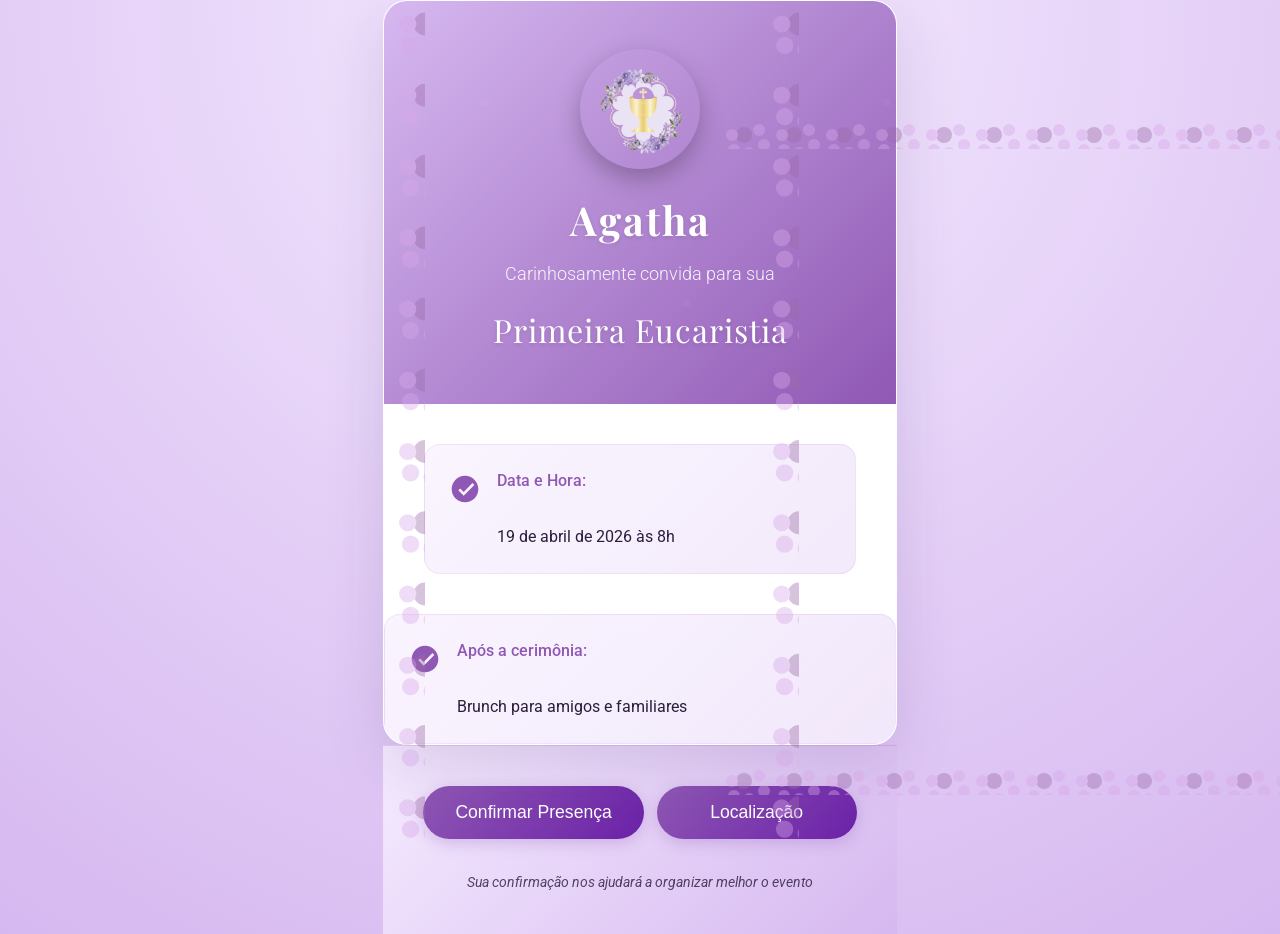
==== convite.html @ 636401a0 "att" ====
<!DOCTYPE html>
<html lang="pt-BR">
<head>
  <meta charset="UTF-8">
  <meta name="viewport" content="width=device-width, initial-scale=1.0">
  <title>Primeira Eucaristia - Agatha</title>
  <link rel="stylesheet" href="styles.css">
  <link href="https://fonts.googleapis.com/css2?family=Playfair+Display:wght@400;700&family=Roboto:wght@300;400;500&display=swap" rel="stylesheet">
</head>
<body>

  <div class="floral-top"></div>
  <div class="floral-bottom"></div>
  <div class="floral-left"></div>
  <div class="floral-right"></div>

  <div class="screen">
    <div class="invitation-card">
      <div class="hero-section">
        <img class="hero-image" src="hero.png" alt="Pomba da Primeira Eucaristia">
        <h1 class="name">Agatha</h1>
        <p class="invitation-text">Carinhosamente convida para sua</p>
        <h2 class="event-title">Primeira Eucaristia</h2>
      </div>

      <div class="details-section">
        <div class="detail-item">
          <svg class="icon" viewBox="0 0 24 24" fill="none" xmlns="http://www.w3.org/2000/svg">
            <path d="M12 2C6.48 2 2 6.48 2 12s4.48 10 10 10 10-4.48 10-10S17.52 2 12 2zm-1 15l-4-4 1.41-1.41L11 14.17l6.59-6.59L19 9l-8 8z" fill="#8f58b4"/>
          </svg>
          <div>
            <strong>Data e Hora:</strong><br>
            19 de abril de 2026 às 8h
          </div>
        </div>
        </div>

        <div class="detail-item">
          <svg class="icon" viewBox="0 0 24 24" fill="none" xmlns="http://www.w3.org/2000/svg">
            <path d="M12 2C6.48 2 2 6.48 2 12s4.48 10 10 10 10-4.48 10-10S17.52 2 12 2zm-1 15l-4-4 1.41-1.41L11 14.17l6.59-6.59L19 9l-8 8z" fill="#8f58b4"/>
          </svg>
          <div>
            <strong>Após a cerimônia:</strong><br>
            Brunch para amigos e familiares
          </div>
        </div>
      </div>

      <div class="rsvp-section">
        <div class="rsvp-buttons">
          <button id="confirmBtn" class="rsvp-btn">Confirmar Presença</button>
          <button id="locationBtn" class="rsvp-btn location-btn">Localização</button>
        </div>
        <p class="rsvp-note">Sua confirmação nos ajudará a organizar melhor o evento</p>
      </div>
    </div>
  </div>

  <div id="locationModal" class="modal" aria-hidden="true" role="dialog" aria-labelledby="locationModalTitle">
    <div class="modal-content">
      <button class="modal-close" aria-label="Fechar">×</button>
      <h3 id="locationModalTitle">Local da Cerimônia</h3>
      <p>Paróquia Nossa Senhora da Saúde</p>
      <a href="https://www.google.com/maps/place/Par%C3%B3quia+Nossa+Senhora+da+Sa%C3%BAde" target="_blank" rel="noopener noreferrer" class="location-link">Abrir no Google Maps</a>
    </div>
  </div>

  <script src="script.js"></script>
</body>
</html>
---- styles.css ----
:root {
  --lilac-light: #f5ebff;
  --lilac-medium: #d6b8f0;
  --lilac-dark: #8f58b4;
  --text-dark: #2b1d3c;
  --white: #ffffff;
  --gold: #c9a87d;
  --shadow: rgba(76, 39, 112, 0.15);
}

* {
  box-sizing: border-box;
}

body {
  margin: 0;
  min-height: 100vh;
  font-family: 'Roboto', sans-serif;
  background: radial-gradient(circle at top, var(--lilac-light), var(--lilac-medium));
  color: var(--text-dark);
  display: flex;
  align-items: center;
  justify-content: center;
  line-height: 1.6;
  position: relative;
  overflow-x: hidden;
}

.invitation-card {
  background: rgba(255, 255, 255, 0.95);
  border-radius: 24px;
  box-shadow: 0 20px 60px var(--shadow);
  backdrop-filter: blur(20px);
  border: 1px solid rgba(255, 255, 255, 0.3);
  overflow: hidden;
  max-width: 600px;
  margin: auto;
  position: relative;
}

.floral-top,
.floral-bottom,
.floral-left,
.floral-right {
  position: fixed;
  opacity: 0.4;
  pointer-events: none;
  z-index: 5;
}

.floral-top {
  top: 50%;
  left: 130%;
  transform: translate(calc(-50% - 300px), calc(-50% - 318px));
  width: 100%;
  height: 35px;
  background: url('data:image/svg+xml,<svg xmlns="http://www.w3.org/2000/svg" viewBox="0 0 600 35"><defs><g id="flower"><circle cx="20" cy="20" r="8" fill="%239b6ba8"/><circle cx="35" cy="15" r="6" fill="%23d8a8e8"/><circle cx="40" cy="30" r="6" fill="%23d8a8e8"/><circle cx="25" cy="38" r="6" fill="%23d8a8e8"/><circle cx="10" cy="35" r="6" fill="%23d8a8e8"/><circle cx="8" cy="20" r="6" fill="%23d8a8e8"/></g></defs><use href="%23flower" x="0" y="0"/><use href="%23flower" x="50" y="0"/><use href="%23flower" x="100" y="0"/><use href="%23flower" x="150" y="0"/><use href="%23flower" x="200" y="0"/><use href="%23flower" x="250" y="0"/><use href="%23flower" x="300" y="0"/><use href="%23flower" x="350" y="0"/><use href="%23flower" x="400" y="0"/><use href="%23flower" x="450" y="0"/><use href="%23flower" x="500" y="0"/><use href="%23flower" x="550" y="0"/></svg>') repeat-x;
}

.floral-bottom {
  top: 55%;
  left: 130%;
  transform: translate(calc(-50% - 300px), calc(-50% + 283px));
  width: 100%;
  height: 35px;
  background: url('data:image/svg+xml,<svg xmlns="http://www.w3.org/2000/svg" viewBox="0 0 600 35"><defs><g id="flower"><circle cx="20" cy="20" r="8" fill="%239b6ba8"/><circle cx="35" cy="15" r="6" fill="%23d8a8e8"/><circle cx="40" cy="30" r="6" fill="%23d8a8e8"/><circle cx="25" cy="38" r="6" fill="%23d8a8e8"/><circle cx="10" cy="35" r="6" fill="%23d8a8e8"/><circle cx="8" cy="20" r="6" fill="%23d8a8e8"/></g></defs><use href="%23flower" x="0" y="0"/><use href="%23flower" x="50" y="0"/><use href="%23flower" x="100" y="0"/><use href="%23flower" x="150" y="0"/><use href="%23flower" x="200" y="0"/><use href="%23flower" x="250" y="0"/><use href="%23flower" x="300" y="0"/><use href="%23flower" x="350" y="0"/><use href="%23flower" x="400" y="0"/><use href="%23flower" x="450" y="0"/><use href="%23flower" x="500" y="0"/><use href="%23flower" x="550" y="0"/></svg>') repeat-x;
}

.floral-left {
  top: 47%;
  left: 135%;
  transform: translate(calc(-50% - 325px), calc(-50%));
  width: 100%;
  height: 95%;
  background: url('data:image/svg+xml,<svg xmlns="http://www.w3.org/2000/svg" viewBox="0 0 25 600"><defs><g id="flower"><circle cx="20" cy="20" r="8" fill="%239b6ba8"/><circle cx="35" cy="15" r="6" fill="%23d8a8e8"/><circle cx="40" cy="30" r="6" fill="%23d8a8e8"/><circle cx="25" cy="38" r="6" fill="%23d8a8e8"/><circle cx="10" cy="35" r="6" fill="%23d8a8e8"/><circle cx="8" cy="20" r="6" fill="%23d8a8e8"/></g></defs><use href="%23flower" x="5" y="0"/><use href="%23flower" x="5" y="50"/><use href="%23flower" x="5" y="100"/><use href="%23flower" x="5" y="150"/><use href="%23flower" x="5" y="200"/><use href="%23flower" x="5" y="250"/><use href="%23flower" x="5" y="300"/><use href="%23flower" x="5" y="350"/><use href="%23flower" x="5" y="400"/><use href="%23flower" x="5" y="450"/><use href="%23flower" x="5" y="500"/><use href="%23flower" x="5" y="550"/></svg>') repeat-y;
}

.floral-right {
  top: 47%;
  left: 55%;
  transform: translate(calc(-50% + 325px), calc(-50%));
  width: 100%;
  height: 95%;
  background: url('data:image/svg+xml,<svg xmlns="http://www.w3.org/2000/svg" viewBox="0 0 25 600"><defs><g id="flower"><circle cx="20" cy="20" r="8" fill="%239b6ba8"/><circle cx="35" cy="15" r="6" fill="%23d8a8e8"/><circle cx="40" cy="30" r="6" fill="%23d8a8e8"/><circle cx="25" cy="38" r="6" fill="%23d8a8e8"/><circle cx="10" cy="35" r="6" fill="%23d8a8e8"/><circle cx="8" cy="20" r="6" fill="%23d8a8e8"/></g></defs><use href="%23flower" x="5" y="0"/><use href="%23flower" x="5" y="50"/><use href="%23flower" x="5" y="100"/><use href="%23flower" x="5" y="150"/><use href="%23flower" x="5" y="200"/><use href="%23flower" x="5" y="250"/><use href="%23flower" x="5" y="300"/><use href="%23flower" x="5" y="350"/><use href="%23flower" x="5" y="400"/><use href="%23flower" x="5" y="450"/><use href="%23flower" x="5" y="500"/><use href="%23flower" x="5" y="550"/></svg>') repeat-y;
}

.hero-section {
  background: linear-gradient(135deg, var(--lilac-medium), var(--lilac-dark));
  padding: 3rem 2rem;
  text-align: center;
  color: white;
  position: relative;
}

.hero-section::before {
  content: '';
  position: absolute;
  top: 0;
  left: 0;
  right: 0;
  bottom: 0;
  background: url('data:image/svg+xml,<svg xmlns="http://www.w3.org/2000/svg" viewBox="0 0 100 100"><defs><pattern id="grain" width="100" height="100" patternUnits="userSpaceOnUse"><circle cx="25" cy="25" r="1" fill="white" opacity="0.03"/><circle cx="75" cy="75" r="1" fill="white" opacity="0.03"/><circle cx="50" cy="50" r="1.5" fill="white" opacity="0.02"/></pattern></defs><rect width="100" height="100" fill="url(%23grain)"/></svg>');
  pointer-events: none;
}

@keyframes float {
  0%, 100% { transform: translateY(0px); }
  50% { transform: translateY(-8px); }
}

.hero-image {
  width: 120px;
  height: 120px;
  border-radius: 50%;
  object-fit: cover;
  box-shadow: 0 10px 25px rgba(0, 0, 0, 0.25);
  margin: 0 auto 1.2rem;
  display: block;
  animation: float 3s ease-in-out infinite;
}

.name {
  font-family: 'Playfair Display', serif;
  font-size: 2.5rem;
  font-weight: 700;
  margin: 0 0 0.5rem;
  text-shadow: 0 2px 4px rgba(0, 0, 0, 0.1);
  letter-spacing: 2px;
}

.invitation-text {
  font-size: 1.1rem;
  margin: 0 0 1rem;
  opacity: 0.9;
  font-weight: 300;
}

.event-title {
  font-family: 'Playfair Display', serif;
  font-size: 2rem;
  font-weight: 400;
  margin: 0;
  text-shadow: 0 2px 4px rgba(0, 0, 0, 0.1);
  letter-spacing: 1px;
}

.details-section {
  padding: 2.5rem;
  background: white;
}

.detail-item {
  display: flex;
  align-items: flex-start;
  gap: 1rem;
  margin-bottom: 2rem;
  padding: 1.5rem;
  background: linear-gradient(135deg, rgba(245, 235, 255, 0.5), rgba(214, 184, 240, 0.3));
  border-radius: 16px;
  border: 1px solid rgba(143, 88, 180, 0.1);
  transition: transform 0.2s ease, box-shadow 0.2s ease;
}

.detail-item:hover {
  transform: translateY(-2px);
  box-shadow: 0 8px 20px rgba(143, 88, 180, 0.15);
}

.detail-item:last-child {
  margin-bottom: 0;
}

.icon {
  width: 32px;
  height: 32px;
  flex-shrink: 0;
  margin-top: 0.25rem;
}

.detail-item strong {
  color: var(--lilac-dark);
  font-weight: 500;
  display: block;
  margin-bottom: 0.5rem;
}

.detail-item div {
  font-size: 1rem;
  line-height: 1.5;
}

.rsvp-section {
  padding: 2.5rem;
  background: linear-gradient(135deg, var(--lilac-light), var(--lilac-medium));
  text-align: center;
  border-top: 1px solid rgba(143, 88, 180, 0.1);
}

.rsvp-buttons {
  display: flex;
  gap: 0.8rem;
  justify-content: center;
  flex-wrap: wrap;
  margin-bottom: 1rem;
}

.location-btn {
  background: linear-gradient(135deg, #4b6dd8, #3464c6);
}

.location-btn:hover:not(:disabled) {
  box-shadow: 0 8px 25px rgba(52, 100, 198, 0.4);
}

.modal {
  position: fixed;
  inset: 0;
  display: none;
  align-items: center;
  justify-content: center;
  background: rgba(0, 0, 0, 0.45);
  z-index: 200;
}

.modal.open {
  display: flex;
}

.modal-content {
  background: white;
  border-radius: 16px;
  padding: 1.6rem;
  width: min(90vw, 400px);
  box-shadow: 0 12px 30px rgba(0, 0, 0, 0.25);
  text-align: center;
}

.modal-close {
  position: absolute;
  right: 1rem;
  top: 1rem;
  width: 32px;
  height: 32px;
  border: none;
  background: transparent;
  font-size: 1.6rem;
  line-height: 1;
  cursor: pointer;
}

.location-link {
  display: inline-block;
  margin-top: 1rem;
  background: linear-gradient(135deg, #34a853, #2a8a47);
  color: white;
  padding: 0.8rem 1rem;
  border-radius: 999px;
  text-decoration: none;
  font-weight: 600;
}

.rsvp-btn {
  background: linear-gradient(135deg, var(--lilac-dark), #6b21a8);
  color: white;
  border: none;
  padding: 1rem 2rem;
  border-radius: 50px;
  font-size: 1.1rem;
  font-weight: 500;
  cursor: pointer;
  transition: all 0.3s ease;
  box-shadow: 0 4px 15px rgba(143, 88, 180, 0.3);
  margin-bottom: 1rem;
  min-width: 200px;
}

.rsvp-btn:hover:not(:disabled) {
  transform: translateY(-2px);
  box-shadow: 0 8px 25px rgba(143, 88, 180, 0.4);
}

.rsvp-btn:disabled {
  background: var(--gold);
  cursor: not-allowed;
  box-shadow: 0 2px 10px rgba(201, 168, 125, 0.3);
}

.btn-confirmed {
  background: linear-gradient(135deg, var(--gold), #a0794a) !important;
}

.rsvp-note {
  font-size: 0.9rem;
  color: var(--text-dark);
  opacity: 0.8;
  margin: 0;
  font-style: italic;
}

.loading-dots {
  display: flex;
  justify-content: center;
  gap: 8px;
  margin-top: 1.5rem;
}

.loading-dots span {
  width: 8px;
  height: 8px;
  border-radius: 50%;
  background: var(--lilac-dark);
  animation: loading 1.4s ease-in-out infinite both;
}

.loading-dots span:nth-child(1) { animation-delay: -0.32s; }
.loading-dots span:nth-child(2) { animation-delay: -0.16s; }

@keyframes loading {
  0%, 80%, 100% {
    transform: scale(0);
    opacity: 0.5;
  }
  40% {
    transform: scale(1);
    opacity: 1;
  }
}
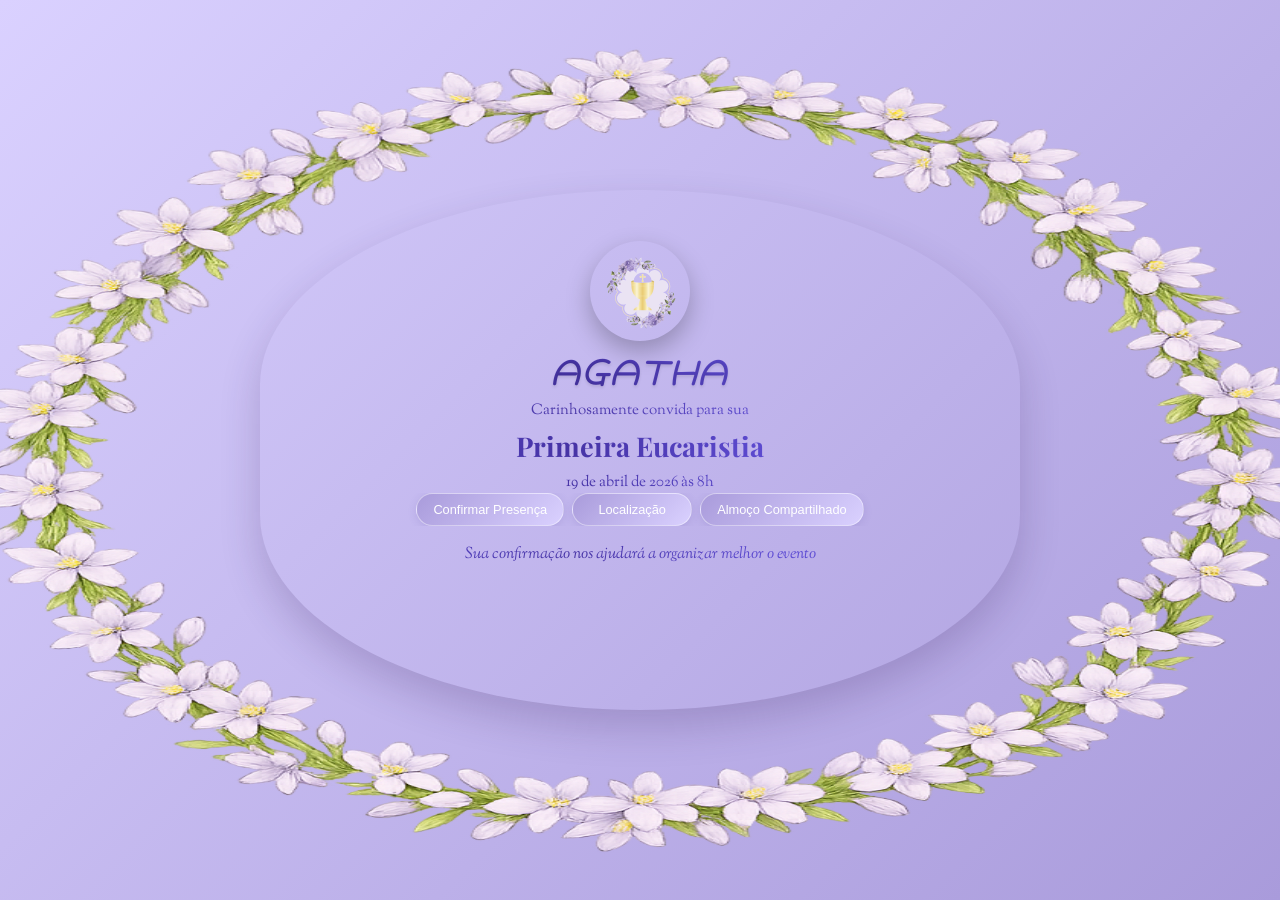
==== commit 0f2cd15f: "atualização" ====
--- a/convite.html
+++ b/convite.html
@@ -6,53 +6,35 @@
   <title>Primeira Eucaristia - Agatha</title>
   <link rel="stylesheet" href="styles.css">
   <link href="https://fonts.googleapis.com/css2?family=Playfair+Display:wght@400;700&family=Roboto:wght@300;400;500&display=swap" rel="stylesheet">
+  <link href="https://fonts.googleapis.com/css2?family=Hachi+Maru+Pop&display=swap" rel="stylesheet">
+  <link href="https://fonts.googleapis.com/css2?family=Sorts+Mill+Goudy&display=swap" rel="stylesheet">
 </head>
 <body>
 
-  <div class="floral-top"></div>
-  <div class="floral-bottom"></div>
-  <div class="floral-left"></div>
-  <div class="floral-right"></div>
+  <div class="screen">
+    <div class="moldura-externa"></div>
+    <div class="invitation-card">
+      <section class="invitation-section">
+      
+          <img class="hero-image" src="hero.png" alt="Pomba da Primeira Eucaristia">
+          <h1 class="name">AGATHA</h1>
+          <p class="invitation-text">Carinhosamente convida para sua</p>
+          <h2 class="event-title">Primeira Eucaristia</h2>
 
-  <div class="screen">
-    <div class="invitation-card">
-      <div class="hero-section">
-        <img class="hero-image" src="hero.png" alt="Pomba da Primeira Eucaristia">
-        <h1 class="name">Agatha</h1>
-        <p class="invitation-text">Carinhosamente convida para sua</p>
-        <h2 class="event-title">Primeira Eucaristia</h2>
-      </div>
+          <div class="detail-item">
+            <div>
+              19 de abril de 2026 às 8h
+            </div>
+          </div>
 
-      <div class="details-section">
-        <div class="detail-item">
-          <svg class="icon" viewBox="0 0 24 24" fill="none" xmlns="http://www.w3.org/2000/svg">
-            <path d="M12 2C6.48 2 2 6.48 2 12s4.48 10 10 10 10-4.48 10-10S17.52 2 12 2zm-1 15l-4-4 1.41-1.41L11 14.17l6.59-6.59L19 9l-8 8z" fill="#8f58b4"/>
-          </svg>
-          <div>
-            <strong>Data e Hora:</strong><br>
-            19 de abril de 2026 às 8h
+         <div class="rsvp-buttons">
+            <button id="confirmBtn" class="rsvp-btn">Confirmar Presença</button>
+            <button id="locationBtn" class="rsvp-btn location-btn">Localização</button>
+            <button id="lunchBtn" class="rsvp-btn">Almoço Compartilhado</button>
           </div>
-        </div>
-        </div>
+          <p class="rsvp-note">Sua confirmação nos ajudará a organizar melhor o evento</p>
 
-        <div class="detail-item">
-          <svg class="icon" viewBox="0 0 24 24" fill="none" xmlns="http://www.w3.org/2000/svg">
-            <path d="M12 2C6.48 2 2 6.48 2 12s4.48 10 10 10 10-4.48 10-10S17.52 2 12 2zm-1 15l-4-4 1.41-1.41L11 14.17l6.59-6.59L19 9l-8 8z" fill="#8f58b4"/>
-          </svg>
-          <div>
-            <strong>Após a cerimônia:</strong><br>
-            Brunch para amigos e familiares
-          </div>
-        </div>
-      </div>
-
-      <div class="rsvp-section">
-        <div class="rsvp-buttons">
-          <button id="confirmBtn" class="rsvp-btn">Confirmar Presença</button>
-          <button id="locationBtn" class="rsvp-btn location-btn">Localização</button>
-        </div>
-        <p class="rsvp-note">Sua confirmação nos ajudará a organizar melhor o evento</p>
-      </div>
+      </section>
     </div>
   </div>
 
@@ -60,11 +42,22 @@
     <div class="modal-content">
       <button class="modal-close" aria-label="Fechar">×</button>
       <h3 id="locationModalTitle">Local da Cerimônia</h3>
-      <p>Paróquia Nossa Senhora da Saúde</p>
-      <a href="https://www.google.com/maps/place/Par%C3%B3quia+Nossa+Senhora+da+Sa%C3%BAde" target="_blank" rel="noopener noreferrer" class="location-link">Abrir no Google Maps</a>
+      <p>Paróquia Nossa Senhora da Saúde - Morada de Laranjeiras</p>
+      <a href="https://maps.app.goo.gl/ceHAZtN8Zt1dSbARA" target="_blank" rel="noopener noreferrer" class="location-link">Abrir no Google Maps</a>
+    </div>
+  </div>
+
+  <div id="lunchModal" class="modal" aria-hidden="true" role="dialog" aria-labelledby="lunchModalTitle">
+    <div class="modal-content">
+      <button class="modal-close" aria-label="Fechar">×</button>
+      <h3 id="lunchModalTitle">Almoço Compartilhado</h3>
+      <p>Após a cerimônia, teremos um brunch para amigos e familiares.</p>
+      <p>Pedimos, com carinho, que quem puder traga um doce para compartilharmos como sobremesa.</p>
+      <p>E, se tocar no seu coração, uma lembrancinha para nossa mocinha será muito bem-vinda, como forma de carinho por toda sua dedicação nessa caminhada de fé.</p>
     </div>
   </div>
 
   <script src="script.js"></script>
+
 </body>
 </html>
--- a/styles.css
+++ b/styles.css
@@ -1,11 +1,13 @@
 :root {
-  --lilac-light: #f5ebff;
-  --lilac-medium: #d6b8f0;
-  --lilac-dark: #8f58b4;
-  --text-dark: #2b1d3c;
+  --lilac-light: #f2efff;
+  --lilac-medium: #dad1ff;
+  --lilac-dark: #a99bdb;
+  --text-dark: #2a1f54;
+  --text-accent: #6e56c4;
+  --text-muted: #52427a;
   --white: #ffffff;
-  --gold: #c9a87d;
-  --shadow: rgba(76, 39, 112, 0.15);
+  --gold: #c8b182;
+  --shadow: rgba(90, 72, 159, 0.18);
 }
 
 * {
@@ -15,8 +17,8 @@
 body {
   margin: 0;
   min-height: 100vh;
-  font-family: 'Roboto', sans-serif;
-  background: radial-gradient(circle at top, var(--lilac-light), var(--lilac-medium));
+  font-family: 'Sorts Mill Goudy', 'Roboto', sans-serif;
+  background: linear-gradient(135deg, var(--lilac-medium), var(--lilac-dark));
   color: var(--text-dark);
   display: flex;
   align-items: center;
@@ -24,84 +26,42 @@
   line-height: 1.6;
   position: relative;
   overflow-x: hidden;
+  text-align: center;
 }
 
 .invitation-card {
-  background: rgba(255, 255, 255, 0.95);
-  border-radius: 24px;
-  box-shadow: 0 20px 60px var(--shadow);
-  backdrop-filter: blur(20px);
-  border: 1px solid rgba(255, 255, 255, 0.3);
-  overflow: hidden;
-  max-width: 600px;
+  text-align: center;
+}
+
+.screen {
+  width: min(100%, 960px);
+  display: flex;
+  justify-content: center;
+  align-items: center;
+}
+
+.invitation-card {
+  position: relative;
+  border-radius: 60% / 45%;
+  box-shadow: 0 18px 40px rgba(43, 18, 80, 0.2);
+  border: none;
+  overflow: visible;
+  max-width: 760px;
+  width: min(95%, 760px);
+  min-height: 520px;
   margin: auto;
-  position: relative;
-}
-
-.floral-top,
-.floral-bottom,
-.floral-left,
-.floral-right {
-  position: fixed;
-  opacity: 0.4;
+  padding: 3rem 2rem;
+}
+
+.moldura-externa {
+  position: absolute;
+  inset: 0;
+  background: url('moldura.png') center 34% / 122% 125% no-repeat;
+  border-radius: 60% / 45%;
   pointer-events: none;
-  z-index: 5;
-}
-
-.floral-top {
-  top: 50%;
-  left: 130%;
-  transform: translate(calc(-50% - 300px), calc(-50% - 318px));
-  width: 100%;
-  height: 35px;
-  background: url('data:image/svg+xml,<svg xmlns="http://www.w3.org/2000/svg" viewBox="0 0 600 35"><defs><g id="flower"><circle cx="20" cy="20" r="8" fill="%239b6ba8"/><circle cx="35" cy="15" r="6" fill="%23d8a8e8"/><circle cx="40" cy="30" r="6" fill="%23d8a8e8"/><circle cx="25" cy="38" r="6" fill="%23d8a8e8"/><circle cx="10" cy="35" r="6" fill="%23d8a8e8"/><circle cx="8" cy="20" r="6" fill="%23d8a8e8"/></g></defs><use href="%23flower" x="0" y="0"/><use href="%23flower" x="50" y="0"/><use href="%23flower" x="100" y="0"/><use href="%23flower" x="150" y="0"/><use href="%23flower" x="200" y="0"/><use href="%23flower" x="250" y="0"/><use href="%23flower" x="300" y="0"/><use href="%23flower" x="350" y="0"/><use href="%23flower" x="400" y="0"/><use href="%23flower" x="450" y="0"/><use href="%23flower" x="500" y="0"/><use href="%23flower" x="550" y="0"/></svg>') repeat-x;
-}
-
-.floral-bottom {
-  top: 55%;
-  left: 130%;
-  transform: translate(calc(-50% - 300px), calc(-50% + 283px));
-  width: 100%;
-  height: 35px;
-  background: url('data:image/svg+xml,<svg xmlns="http://www.w3.org/2000/svg" viewBox="0 0 600 35"><defs><g id="flower"><circle cx="20" cy="20" r="8" fill="%239b6ba8"/><circle cx="35" cy="15" r="6" fill="%23d8a8e8"/><circle cx="40" cy="30" r="6" fill="%23d8a8e8"/><circle cx="25" cy="38" r="6" fill="%23d8a8e8"/><circle cx="10" cy="35" r="6" fill="%23d8a8e8"/><circle cx="8" cy="20" r="6" fill="%23d8a8e8"/></g></defs><use href="%23flower" x="0" y="0"/><use href="%23flower" x="50" y="0"/><use href="%23flower" x="100" y="0"/><use href="%23flower" x="150" y="0"/><use href="%23flower" x="200" y="0"/><use href="%23flower" x="250" y="0"/><use href="%23flower" x="300" y="0"/><use href="%23flower" x="350" y="0"/><use href="%23flower" x="400" y="0"/><use href="%23flower" x="450" y="0"/><use href="%23flower" x="500" y="0"/><use href="%23flower" x="550" y="0"/></svg>') repeat-x;
-}
-
-.floral-left {
-  top: 47%;
-  left: 135%;
-  transform: translate(calc(-50% - 325px), calc(-50%));
-  width: 100%;
-  height: 95%;
-  background: url('data:image/svg+xml,<svg xmlns="http://www.w3.org/2000/svg" viewBox="0 0 25 600"><defs><g id="flower"><circle cx="20" cy="20" r="8" fill="%239b6ba8"/><circle cx="35" cy="15" r="6" fill="%23d8a8e8"/><circle cx="40" cy="30" r="6" fill="%23d8a8e8"/><circle cx="25" cy="38" r="6" fill="%23d8a8e8"/><circle cx="10" cy="35" r="6" fill="%23d8a8e8"/><circle cx="8" cy="20" r="6" fill="%23d8a8e8"/></g></defs><use href="%23flower" x="5" y="0"/><use href="%23flower" x="5" y="50"/><use href="%23flower" x="5" y="100"/><use href="%23flower" x="5" y="150"/><use href="%23flower" x="5" y="200"/><use href="%23flower" x="5" y="250"/><use href="%23flower" x="5" y="300"/><use href="%23flower" x="5" y="350"/><use href="%23flower" x="5" y="400"/><use href="%23flower" x="5" y="450"/><use href="%23flower" x="5" y="500"/><use href="%23flower" x="5" y="550"/></svg>') repeat-y;
-}
-
-.floral-right {
-  top: 47%;
-  left: 55%;
-  transform: translate(calc(-50% + 325px), calc(-50%));
-  width: 100%;
-  height: 95%;
-  background: url('data:image/svg+xml,<svg xmlns="http://www.w3.org/2000/svg" viewBox="0 0 25 600"><defs><g id="flower"><circle cx="20" cy="20" r="8" fill="%239b6ba8"/><circle cx="35" cy="15" r="6" fill="%23d8a8e8"/><circle cx="40" cy="30" r="6" fill="%23d8a8e8"/><circle cx="25" cy="38" r="6" fill="%23d8a8e8"/><circle cx="10" cy="35" r="6" fill="%23d8a8e8"/><circle cx="8" cy="20" r="6" fill="%23d8a8e8"/></g></defs><use href="%23flower" x="5" y="0"/><use href="%23flower" x="5" y="50"/><use href="%23flower" x="5" y="100"/><use href="%23flower" x="5" y="150"/><use href="%23flower" x="5" y="200"/><use href="%23flower" x="5" y="250"/><use href="%23flower" x="5" y="300"/><use href="%23flower" x="5" y="350"/><use href="%23flower" x="5" y="400"/><use href="%23flower" x="5" y="450"/><use href="%23flower" x="5" y="500"/><use href="%23flower" x="5" y="550"/></svg>') repeat-y;
-}
-
-.hero-section {
-  background: linear-gradient(135deg, var(--lilac-medium), var(--lilac-dark));
-  padding: 3rem 2rem;
-  text-align: center;
-  color: white;
-  position: relative;
-}
-
-.hero-section::before {
-  content: '';
-  position: absolute;
-  top: 0;
-  left: 0;
-  right: 0;
-  bottom: 0;
-  background: url('data:image/svg+xml,<svg xmlns="http://www.w3.org/2000/svg" viewBox="0 0 100 100"><defs><pattern id="grain" width="100" height="100" patternUnits="userSpaceOnUse"><circle cx="25" cy="25" r="1" fill="white" opacity="0.03"/><circle cx="75" cy="75" r="1" fill="white" opacity="0.03"/><circle cx="50" cy="50" r="1.5" fill="white" opacity="0.02"/></pattern></defs><rect width="100" height="100" fill="url(%23grain)"/></svg>');
-  pointer-events: none;
-}
+  z-index: -1;
+}
+
 
 @keyframes float {
   0%, 100% { transform: translateY(0px); }
@@ -109,130 +69,183 @@
 }
 
 .hero-image {
-  width: 120px;
-  height: 120px;
+  width: 100px;
+  height: 100px;
   border-radius: 50%;
   object-fit: cover;
   box-shadow: 0 10px 25px rgba(0, 0, 0, 0.25);
-  margin: 0 auto 1.2rem;
+  margin: 0.2rem auto;
   display: block;
   animation: float 3s ease-in-out infinite;
 }
 
+.frame-flower {
+  position: absolute;
+  width: 150px;
+  height: 150px;
+  background-size: contain;
+  background-repeat: no-repeat;
+  background-position: center;
+  z-index: 3;
+}
+
+.frame-flower-top-left {
+  top: -32px;
+  left: -5px;
+  background-image: url('superior esquerda.png');
+  transform: rotate(15deg);
+}
+
+.frame-flower-top-right {
+  top: -32px;
+  right: -5px;
+  background-image: url('superior direita.png');
+}
+
+.frame-flower-bottom-left {
+  bottom: -20px;
+  left: -10px;
+  background-image: url('inferior esquerda.png');
+}
+
+.frame-flower-bottom-right {
+  bottom: -20px;
+  right: -10px;
+  background-image: url('inferior direita.png');
+}
+
 .name {
-  font-family: 'Playfair Display', serif;
-  font-size: 2.5rem;
+  font-family: 'Hachi Maru Pop', 'Cormorant Garamond', 'La Luxes Serif', 'Playfair Display', serif;
+  font-size: 2rem;
   font-weight: 700;
-  margin: 0 0 0.5rem;
-  text-shadow: 0 2px 4px rgba(0, 0, 0, 0.1);
-  letter-spacing: 2px;
+  text-shadow: 0 1.5px 3px rgba(0, 0, 0, 0.1);
+  letter-spacing: 1.2px;
+  margin: 0 0 0.2rem;
+  font-style: italic;
+}
+.text-gradient,
+.name,
+.event-title,
+.invitation-text,
+.detail-item div,
+.rsvp-note {
+  background: linear-gradient(95deg, #5e4cd3, #4633a5 40%, #5e4cd3 70%);
+  -webkit-background-clip: text;
+  -webkit-text-fill-color: transparent;
+  background-clip: text;
+  color: transparent;
 }
 
 .invitation-text {
-  font-size: 1.1rem;
-  margin: 0 0 1rem;
-  opacity: 0.9;
+  font-size: 0.92rem;
+  margin: 0;
+  opacity: 0.95;
   font-weight: 300;
+}
+
+.detail-item div {
+  font-size: 0.95rem;
+  line-height: 1.4;
+}
+
+.event-title,
+.name {
+  font-weight: 700;
 }
 
 .event-title {
   font-family: 'Playfair Display', serif;
-  font-size: 2rem;
-  font-weight: 400;
-  margin: 0;
-  text-shadow: 0 2px 4px rgba(0, 0, 0, 0.1);
-  letter-spacing: 1px;
-}
-
-.details-section {
-  padding: 2.5rem;
-  background: white;
-}
-
-.detail-item {
-  display: flex;
-  align-items: flex-start;
-  gap: 1rem;
-  margin-bottom: 2rem;
-  padding: 1.5rem;
-  background: linear-gradient(135deg, rgba(245, 235, 255, 0.5), rgba(214, 184, 240, 0.3));
-  border-radius: 16px;
-  border: 1px solid rgba(143, 88, 180, 0.1);
-  transition: transform 0.2s ease, box-shadow 0.2s ease;
-}
-
-.detail-item:hover {
+  font-size: 1.7rem;
+  margin: 0.2rem 0;
+}
+
+.rsvp-buttons {
+  display: flex;
+  gap: 0.5rem;
+  justify-content: center;
+  flex-wrap: wrap;
+  align-items: center;
+  overflow-x: hidden;
+  margin-bottom: 0.8rem;
+}
+
+@media (max-width: 768px) {
+  .rsvp-buttons {
+    flex-wrap: wrap;
+    gap: 0.5rem;
+  }
+
+  .rsvp-btn {
+    font-size: 0.75rem;
+    padding: 0.4rem 0.8rem;
+    min-width: 100px;
+    max-width: 160px;
+  }
+}
+
+.rsvp-btn {
+  padding: 0.5rem 1rem;
+  font-size: 0.8rem;
+  min-width: 120px;
+  max-width: 180px;
+  border-radius: 999px;
+  box-shadow: 0 2px 8px rgba(90, 72, 159, 0.15);
+  white-space: nowrap;
+  margin-bottom: 0;
+  background: linear-gradient(135deg, var(--lilac-dark), var(--lilac-medium));
+  color: white;
+  border: 1px solid rgba(255, 255, 255, 0.45);
+  transition: all 0.3s ease;
+}
+
+.rsvp-btn:hover:not(:disabled) {
   transform: translateY(-2px);
-  box-shadow: 0 8px 20px rgba(143, 88, 180, 0.15);
-}
-
-.detail-item:last-child {
-  margin-bottom: 0;
-}
-
-.icon {
-  width: 32px;
-  height: 32px;
-  flex-shrink: 0;
-  margin-top: 0.25rem;
-}
-
-.detail-item strong {
-  color: var(--lilac-dark);
-  font-weight: 500;
-  display: block;
-  margin-bottom: 0.5rem;
-}
-
-.detail-item div {
-  font-size: 1rem;
-  line-height: 1.5;
-}
-
-.rsvp-section {
-  padding: 2.5rem;
-  background: linear-gradient(135deg, var(--lilac-light), var(--lilac-medium));
-  text-align: center;
-  border-top: 1px solid rgba(143, 88, 180, 0.1);
-}
-
-.rsvp-buttons {
-  display: flex;
-  gap: 0.8rem;
-  justify-content: center;
-  flex-wrap: wrap;
-  margin-bottom: 1rem;
-}
-
-.location-btn {
-  background: linear-gradient(135deg, #4b6dd8, #3464c6);
+  box-shadow: 0 6px 20px rgba(90, 72, 159, 0.3);
+  background: linear-gradient(135deg, var(--lilac-medium), var(--lilac-dark));
 }
 
 .location-btn:hover:not(:disabled) {
-  box-shadow: 0 8px 25px rgba(52, 100, 198, 0.4);
+  box-shadow: 0 8px 25px rgba(90, 72, 159, 0.35);
 }
 
 .modal {
   position: fixed;
-  inset: 0;
+  top: 50%;
+  left: 50%;
+  transform: translate(-50%, -50%);
+  width: 90%;
+  max-width: 500px;
+  height: auto;
   display: none;
-  align-items: center;
-  justify-content: center;
-  background: rgba(0, 0, 0, 0.45);
-  z-index: 200;
+  background: rgba(0, 0, 0, 0.7);
+  border-radius: 20px;
+  z-index: 1000;
 }
 
 .modal.open {
-  display: flex;
+  display: block;
 }
 
 .modal-content {
-  background: white;
-  border-radius: 16px;
-  padding: 1.6rem;
-  width: min(90vw, 400px);
-  box-shadow: 0 12px 30px rgba(0, 0, 0, 0.25);
+  background: linear-gradient(135deg, var(--lilac-light), var(--lilac-medium), var(--lilac-dark));
+  padding: 2rem;
+  border-radius: 20px;
+  box-shadow: 0 15px 35px rgba(42, 31, 84, 0.3);
+  position: relative;
+  color: var(--text-dark);
   text-align: center;
+}
+
+.modal-content h3 {
+  font-family: 'Playfair Display', serif;
+  font-size: 1.8rem;
+  margin-bottom: 1.5rem;
+  color: var(--text-dark);
+  text-shadow: 0 2px 4px rgba(255, 255, 255, 0.3);
+}
+
+.modal-content p:last-child {
+  margin-bottom: 0;
 }
 
 .modal-close {
@@ -242,16 +255,26 @@
   width: 32px;
   height: 32px;
   border: none;
-  background: transparent;
+  background: rgba(255, 255, 255, 0.8);
+  border-radius: 50%;
   font-size: 1.6rem;
   line-height: 1;
   cursor: pointer;
+  color: var(--text-dark);
+  display: flex;
+  align-items: center;
+  justify-content: center;
+  transition: background 0.3s ease;
+}
+
+.modal-close:hover {
+  background: rgba(255, 255, 255, 1);
 }
 
 .location-link {
   display: inline-block;
   margin-top: 1rem;
-  background: linear-gradient(135deg, #34a853, #2a8a47);
+  background: linear-gradient(135deg, var(--lilac-medium), var(--lilac-dark));
   color: white;
   padding: 0.8rem 1rem;
   border-radius: 999px;
@@ -259,41 +282,14 @@
   font-weight: 600;
 }
 
-.rsvp-btn {
-  background: linear-gradient(135deg, var(--lilac-dark), #6b21a8);
-  color: white;
-  border: none;
-  padding: 1rem 2rem;
-  border-radius: 50px;
-  font-size: 1.1rem;
-  font-weight: 500;
-  cursor: pointer;
-  transition: all 0.3s ease;
-  box-shadow: 0 4px 15px rgba(143, 88, 180, 0.3);
-  margin-bottom: 1rem;
-  min-width: 200px;
-}
-
-.rsvp-btn:hover:not(:disabled) {
-  transform: translateY(-2px);
-  box-shadow: 0 8px 25px rgba(143, 88, 180, 0.4);
-}
-
-.rsvp-btn:disabled {
-  background: var(--gold);
-  cursor: not-allowed;
-  box-shadow: 0 2px 10px rgba(201, 168, 125, 0.3);
-}
-
 .btn-confirmed {
   background: linear-gradient(135deg, var(--gold), #a0794a) !important;
 }
 
 .rsvp-note {
-  font-size: 0.9rem;
-  color: var(--text-dark);
-  opacity: 0.8;
-  margin: 0;
+  font-size: 1rem;
+  color: var(--text-dark);
+  margin: 1rem 1rem;
   font-style: italic;
 }
 
@@ -325,3 +321,42 @@
     opacity: 1;
   }
 }
+
+/* Tablet e telas médias (1024px) */
+@media (max-width: 1024px) {
+  .moldura1,
+  .moldura2 {
+    width: 220px;
+    height: 220px;
+  }
+}
+
+/* Mobile (até 768px) */
+@media (max-width: 768px) {
+  .moldura1,
+  .moldura2 {
+    width: 180px;
+    height: 180px;
+  }
+}
+
+/* Celular pequeno (até 480px) */
+@media (max-width: 480px) {
+  .moldura1,
+  .moldura2 {
+    width: 150px;
+    height: 150px;
+  }
+
+  .rsvp-buttons {
+    gap: 0.4rem;
+  }
+
+  .rsvp-btn {
+    font-size: 0.7rem;
+    padding: 0.35rem 0.6rem;
+    min-width: 90px;
+    max-width: 140px;
+  }
+}
+
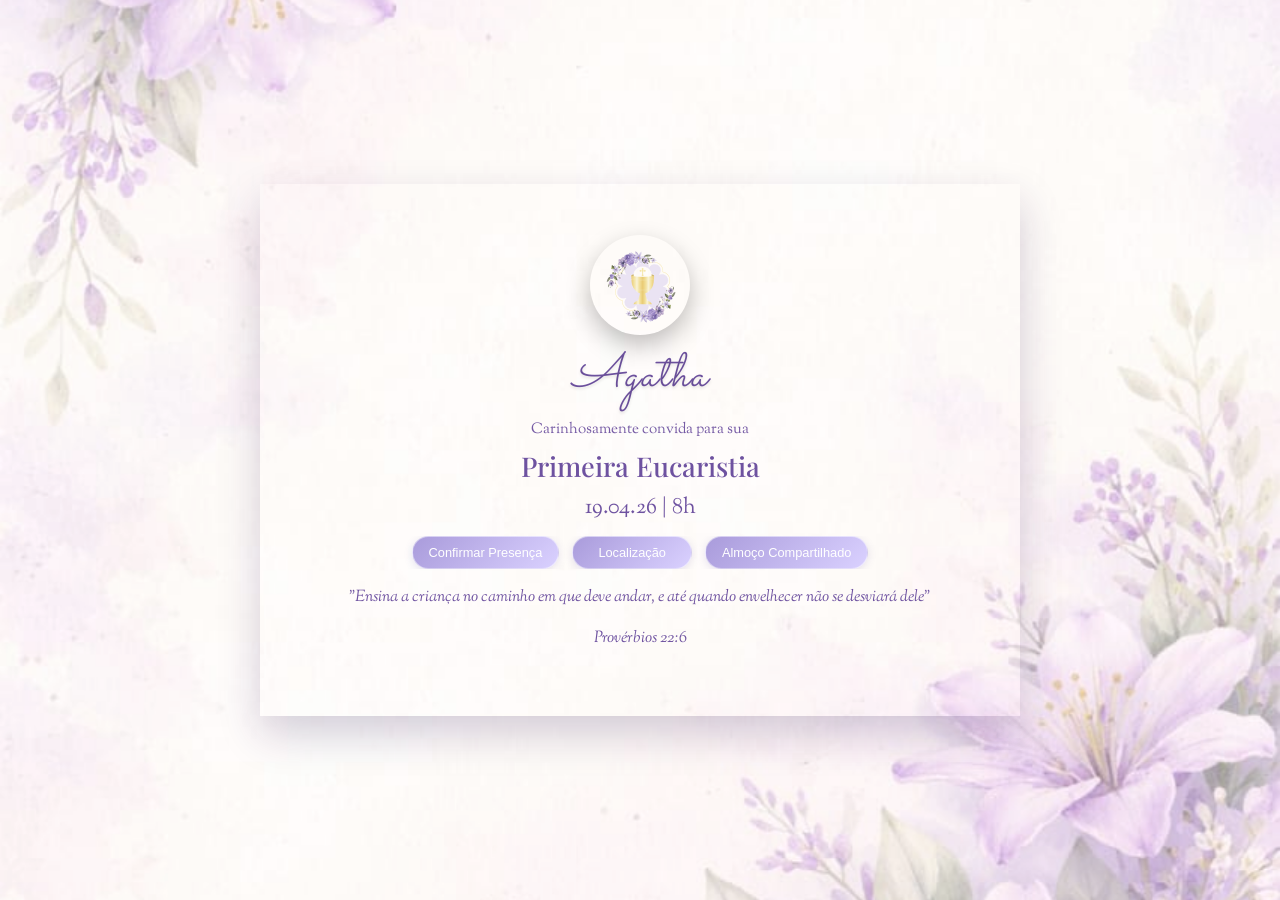
==== commit 0d97782a: "att" ====
--- a/convite.html
+++ b/convite.html
@@ -8,22 +8,26 @@
   <link href="https://fonts.googleapis.com/css2?family=Playfair+Display:wght@400;700&family=Roboto:wght@300;400;500&display=swap" rel="stylesheet">
   <link href="https://fonts.googleapis.com/css2?family=Hachi+Maru+Pop&display=swap" rel="stylesheet">
   <link href="https://fonts.googleapis.com/css2?family=Sorts+Mill+Goudy&display=swap" rel="stylesheet">
+  <link href="https://fonts.googleapis.com/css2?family=Sacramento&display=swap" rel="stylesheet">
 </head>
 <body>
+  <audio autoplay loop>
+    <source src="musica.mpeg" type="audio/mpeg">
+    Seu navegador não suporta o elemento de áudio.
+  </audio>
 
   <div class="screen">
-    <div class="moldura-externa"></div>
     <div class="invitation-card">
       <section class="invitation-section">
       
           <img class="hero-image" src="hero.png" alt="Pomba da Primeira Eucaristia">
-          <h1 class="name">AGATHA</h1>
+          <h1 class="name">Agatha</h1>
           <p class="invitation-text">Carinhosamente convida para sua</p>
           <h2 class="event-title">Primeira Eucaristia</h2>
 
           <div class="detail-item">
             <div>
-              19 de abril de 2026 às 8h
+              19.04.26 | 8h
             </div>
           </div>
 
@@ -32,8 +36,8 @@
             <button id="locationBtn" class="rsvp-btn location-btn">Localização</button>
             <button id="lunchBtn" class="rsvp-btn">Almoço Compartilhado</button>
           </div>
-          <p class="rsvp-note">Sua confirmação nos ajudará a organizar melhor o evento</p>
-
+          <p class="rsvp-note">"Ensina a criança no caminho em que deve andar, e até quando envelhecer não se desviará dele"</p>
+          <p class="rsvp-note"> Provérbios 22:6</p>
       </section>
     </div>
   </div>
@@ -51,7 +55,7 @@
     <div class="modal-content">
       <button class="modal-close" aria-label="Fechar">×</button>
       <h3 id="lunchModalTitle">Almoço Compartilhado</h3>
-      <p>Após a cerimônia, teremos um brunch para amigos e familiares.</p>
+      <p>Após a cerimônia, teremos um almoço para amigos e familiares.</p>
       <p>Pedimos, com carinho, que quem puder traga um doce para compartilharmos como sobremesa.</p>
       <p>E, se tocar no seu coração, uma lembrancinha para nossa mocinha será muito bem-vinda, como forma de carinho por toda sua dedicação nessa caminhada de fé.</p>
     </div>
--- a/styles.css
+++ b/styles.css
@@ -18,7 +18,8 @@
   margin: 0;
   min-height: 100vh;
   font-family: 'Sorts Mill Goudy', 'Roboto', sans-serif;
-  background: linear-gradient(135deg, var(--lilac-medium), var(--lilac-dark));
+  background: url('background.jpeg') center/cover no-repeat fixed;
+  background-attachment: fixed;
   color: var(--text-dark);
   display: flex;
   align-items: center;
@@ -29,6 +30,18 @@
   text-align: center;
 }
 
+body::before {
+  content: '';
+  position: fixed;
+  top: 0;
+  left: 0;
+  right: 0;
+  bottom: 0;
+  background: rgba(255, 255, 255, 0.15);
+  pointer-events: none;
+  z-index: 0;
+}
+
 .invitation-card {
   text-align: center;
 }
@@ -38,26 +51,29 @@
   display: flex;
   justify-content: center;
   align-items: center;
+  position: relative;
+  z-index: 1;
 }
 
 .invitation-card {
   position: relative;
-  border-radius: 60% / 45%;
-  box-shadow: 0 18px 40px rgba(43, 18, 80, 0.2);
+  border-radius: 0;
   border: none;
-  overflow: visible;
+  overflow: hidden;
   max-width: 760px;
   width: min(95%, 760px);
   min-height: 520px;
   margin: auto;
   padding: 3rem 2rem;
+  box-shadow: 0 18px 40px rgba(43, 18, 80, 0.2);
+  z-index: 1;
 }
 
 .moldura-externa {
   position: absolute;
   inset: 0;
   background: url('moldura.png') center 34% / 122% 125% no-repeat;
-  border-radius: 60% / 45%;
+  border-radius: 0;
   pointer-events: none;
   z-index: -1;
 }
@@ -115,7 +131,7 @@
 }
 
 .name {
-  font-family: 'Hachi Maru Pop', 'Cormorant Garamond', 'La Luxes Serif', 'Playfair Display', serif;
+  font-family: 'Sacramento', 'Hachi Maru Pop', 'Cormorant Garamond', 'La Luxes Serif', 'Playfair Display', serif;
   font-size: 2rem;
   font-weight: 700;
   text-shadow: 0 1.5px 3px rgba(0, 0, 0, 0.1);
@@ -129,7 +145,7 @@
 .invitation-text,
 .detail-item div,
 .rsvp-note {
-  background: linear-gradient(95deg, #5e4cd3, #4633a5 40%, #5e4cd3 70%);
+  background: #6e52a0;
   -webkit-background-clip: text;
   -webkit-text-fill-color: transparent;
   background-clip: text;
@@ -144,13 +160,14 @@
 }
 
 .detail-item div {
-  font-size: 0.95rem;
+  font-size: 1.4rem;
   line-height: 1.4;
 }
 
 .event-title,
 .name {
-  font-weight: 700;
+  font-weight: 500;
+  font-size: 3rem;
 }
 
 .event-title {
@@ -167,6 +184,8 @@
   align-items: center;
   overflow-x: hidden;
   margin-bottom: 0.8rem;
+  margin-top: 0.8rem;
+  gap: 0.8rem;
 }
 
 @media (max-width: 768px) {
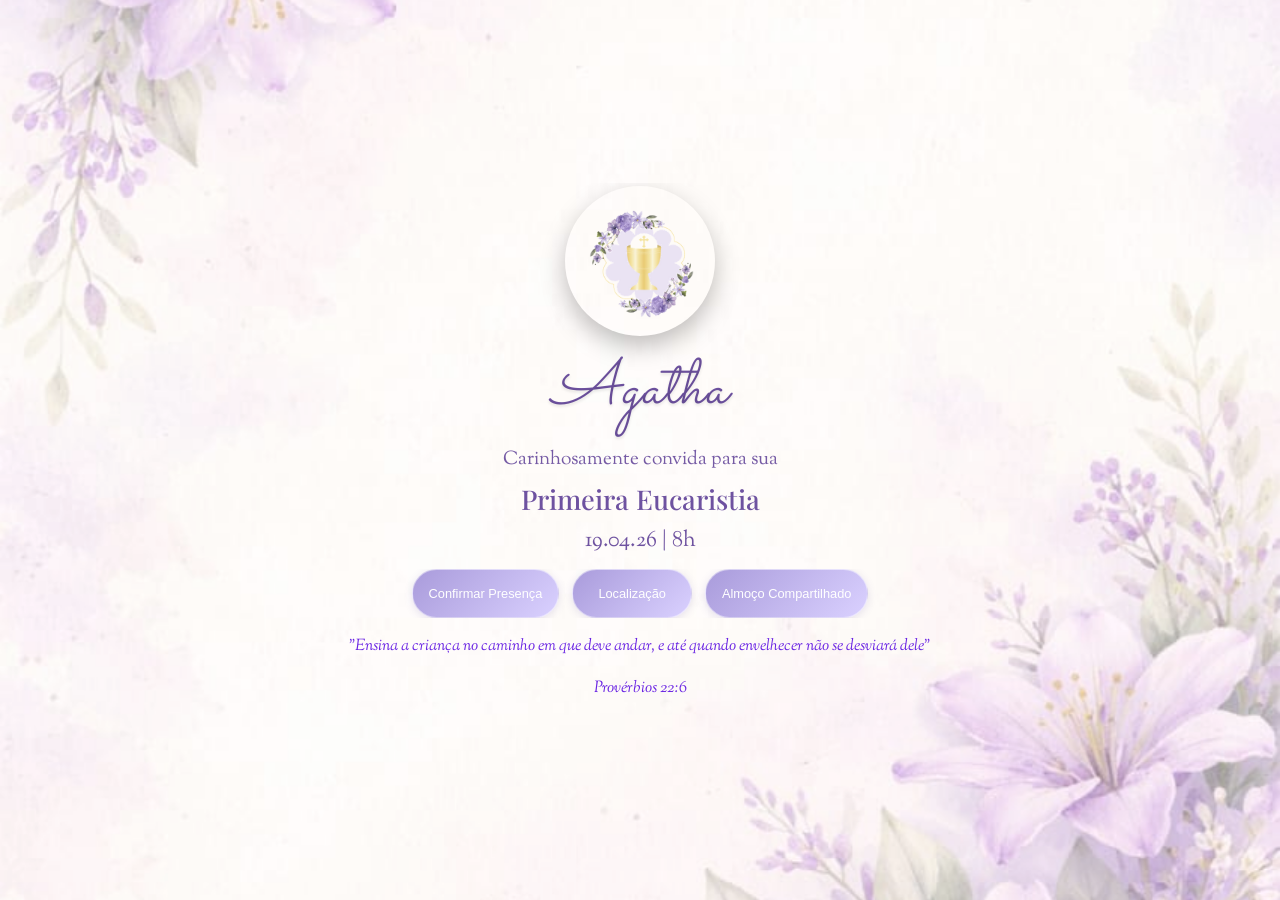
==== commit 7a0d92cc: "att" ====
--- a/convite.html
+++ b/convite.html
@@ -55,9 +55,11 @@
     <div class="modal-content">
       <button class="modal-close" aria-label="Fechar">×</button>
       <h3 id="lunchModalTitle">Almoço Compartilhado</h3>
-      <p>Após a cerimônia, teremos um almoço para amigos e familiares.</p>
-      <p>Pedimos, com carinho, que quem puder traga um doce para compartilharmos como sobremesa.</p>
-      <p>E, se tocar no seu coração, uma lembrancinha para nossa mocinha será muito bem-vinda, como forma de carinho por toda sua dedicação nessa caminhada de fé.</p>
+      <p>Após a missa será servido um simples almoço, mas feito com muito carinho. 
+      <p>Quem quiser participar será bem vindo!!</p>
+      <p>Localização: Cond Spazio Vila de Itaúnas, Rua dos Rouxinois, n°310, Morada de laranjeiras.</p>
+      <p>Gostaríamos da colaboração de quem for comparecer, se puder trazer algo doce para ser compartilhado como sobremesa. </p>
+      <p>E caso toque em seu coração, uma lembrancinha para nossa mocinha, pois se dedicou muito todos esses anos nessa caminhada de fé.</p>
     </div>
   </div>
 
--- a/styles.css
+++ b/styles.css
@@ -64,8 +64,6 @@
   width: min(95%, 760px);
   min-height: 520px;
   margin: auto;
-  padding: 3rem 2rem;
-  box-shadow: 0 18px 40px rgba(43, 18, 80, 0.2);
   z-index: 1;
 }
 
@@ -85,8 +83,8 @@
 }
 
 .hero-image {
-  width: 100px;
-  height: 100px;
+  width: 150px;
+  height: 150px;
   border-radius: 50%;
   object-fit: cover;
   box-shadow: 0 10px 25px rgba(0, 0, 0, 0.25);
@@ -95,44 +93,9 @@
   animation: float 3s ease-in-out infinite;
 }
 
-.frame-flower {
-  position: absolute;
-  width: 150px;
-  height: 150px;
-  background-size: contain;
-  background-repeat: no-repeat;
-  background-position: center;
-  z-index: 3;
-}
-
-.frame-flower-top-left {
-  top: -32px;
-  left: -5px;
-  background-image: url('superior esquerda.png');
-  transform: rotate(15deg);
-}
-
-.frame-flower-top-right {
-  top: -32px;
-  right: -5px;
-  background-image: url('superior direita.png');
-}
-
-.frame-flower-bottom-left {
-  bottom: -20px;
-  left: -10px;
-  background-image: url('inferior esquerda.png');
-}
-
-.frame-flower-bottom-right {
-  bottom: -20px;
-  right: -10px;
-  background-image: url('inferior direita.png');
-}
-
 .name {
   font-family: 'Sacramento', 'Hachi Maru Pop', 'Cormorant Garamond', 'La Luxes Serif', 'Playfair Display', serif;
-  font-size: 2rem;
+  font-size: 4rem;
   font-weight: 700;
   text-shadow: 0 1.5px 3px rgba(0, 0, 0, 0.1);
   letter-spacing: 1.2px;
@@ -153,7 +116,7 @@
 }
 
 .invitation-text {
-  font-size: 0.92rem;
+  font-size: 1.2rem;
   margin: 0;
   opacity: 0.95;
   font-weight: 300;
@@ -167,7 +130,7 @@
 .event-title,
 .name {
   font-weight: 500;
-  font-size: 3rem;
+  font-size: 4rem;
 }
 
 .event-title {
@@ -178,7 +141,7 @@
 
 .rsvp-buttons {
   display: flex;
-  gap: 0.5rem;
+  gap: 1rem;
   justify-content: center;
   flex-wrap: wrap;
   align-items: center;
@@ -191,19 +154,19 @@
 @media (max-width: 768px) {
   .rsvp-buttons {
     flex-wrap: wrap;
-    gap: 0.5rem;
+    gap: 1rem;
   }
 
   .rsvp-btn {
     font-size: 0.75rem;
-    padding: 0.4rem 0.8rem;
+    padding: 1rem;
     min-width: 100px;
     max-width: 160px;
   }
 }
 
 .rsvp-btn {
-  padding: 0.5rem 1rem;
+  padding: 1rem;
   font-size: 0.8rem;
   min-width: 120px;
   max-width: 180px;
@@ -307,9 +270,14 @@
 
 .rsvp-note {
   font-size: 1rem;
-  color: var(--text-dark);
+  color: #1c014b;
   margin: 1rem 1rem;
   font-style: italic;
+    background: #6923e3;
+  -webkit-background-clip: text;
+  -webkit-text-fill-color: transparent;
+  background-clip: text;
+  color: transparent;
 }
 
 .loading-dots {
@@ -368,12 +336,13 @@
   }
 
   .rsvp-buttons {
-    gap: 0.4rem;
+    gap: 1rem;
   }
 
   .rsvp-btn {
-    font-size: 0.7rem;
-    padding: 0.35rem 0.6rem;
+    font-weight: 500;
+    font-size: 0.65rem;
+    padding: 1rem;
     min-width: 90px;
     max-width: 140px;
   }
